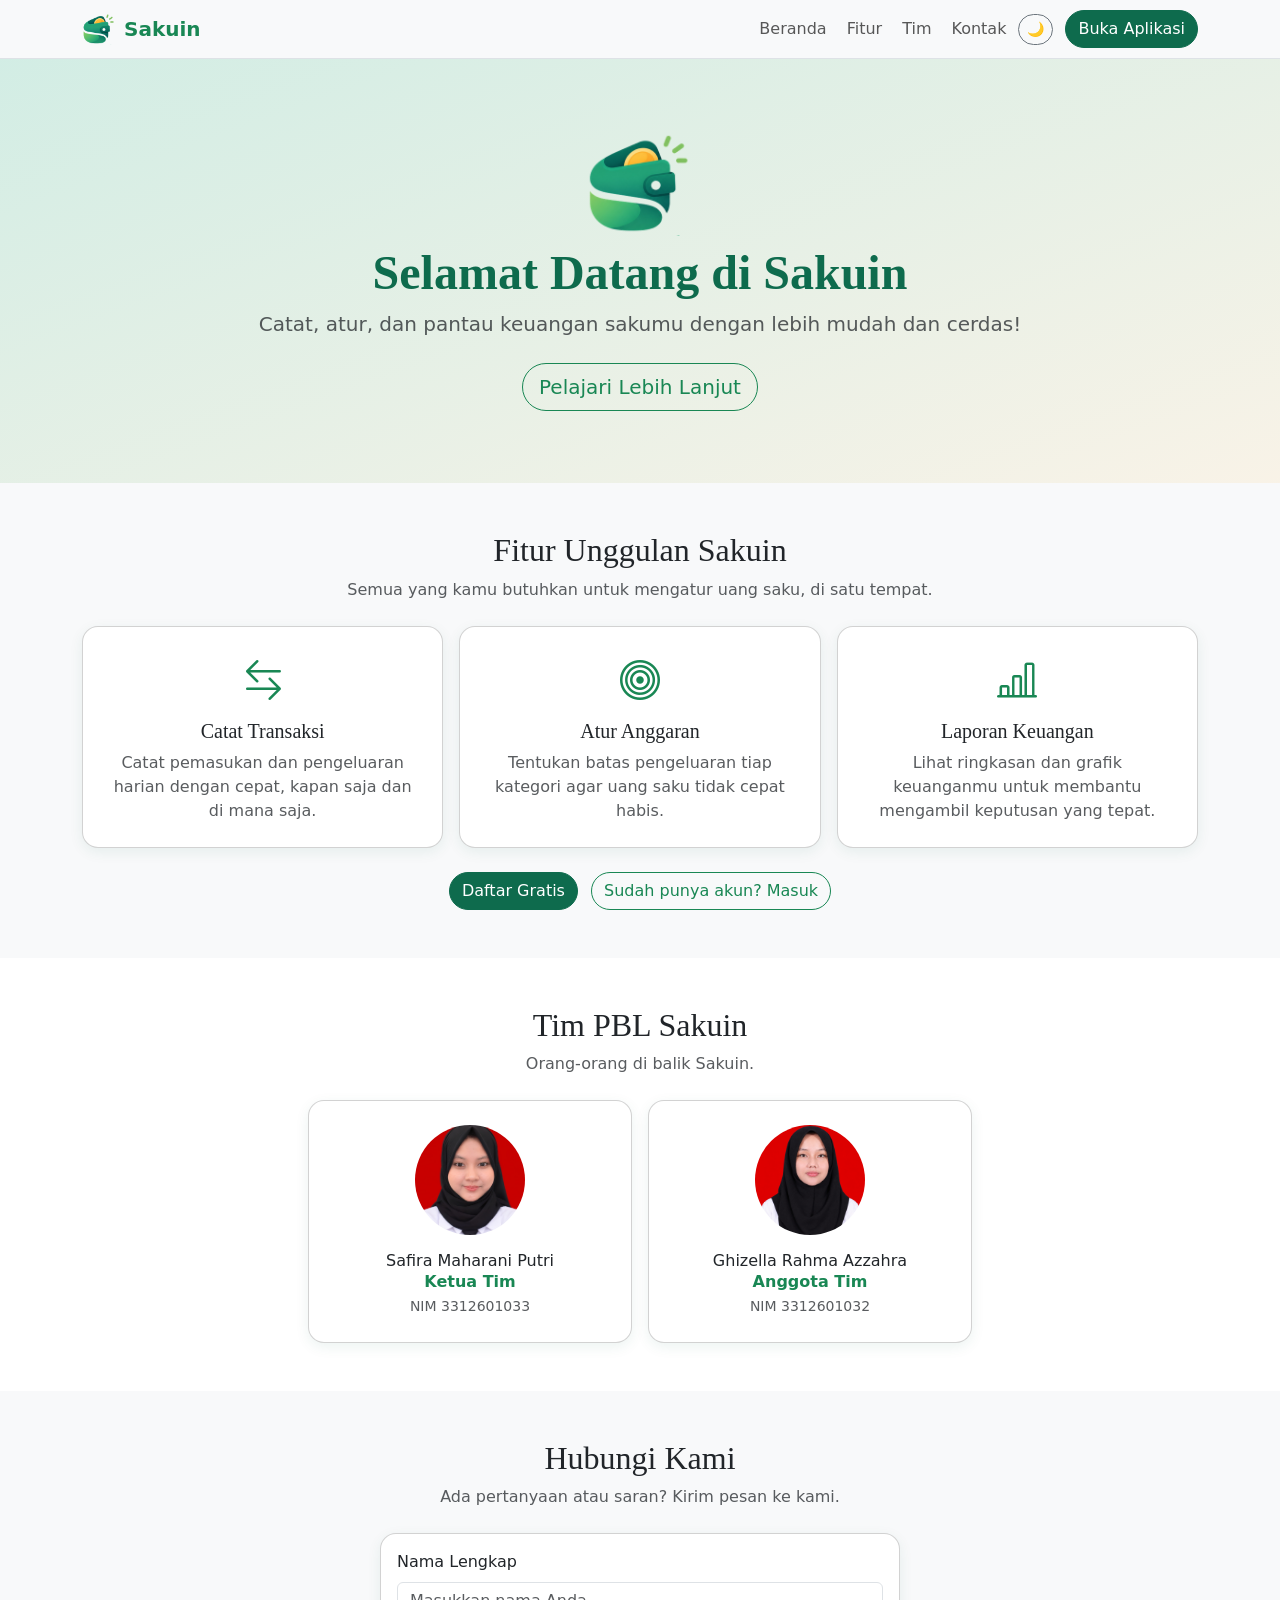
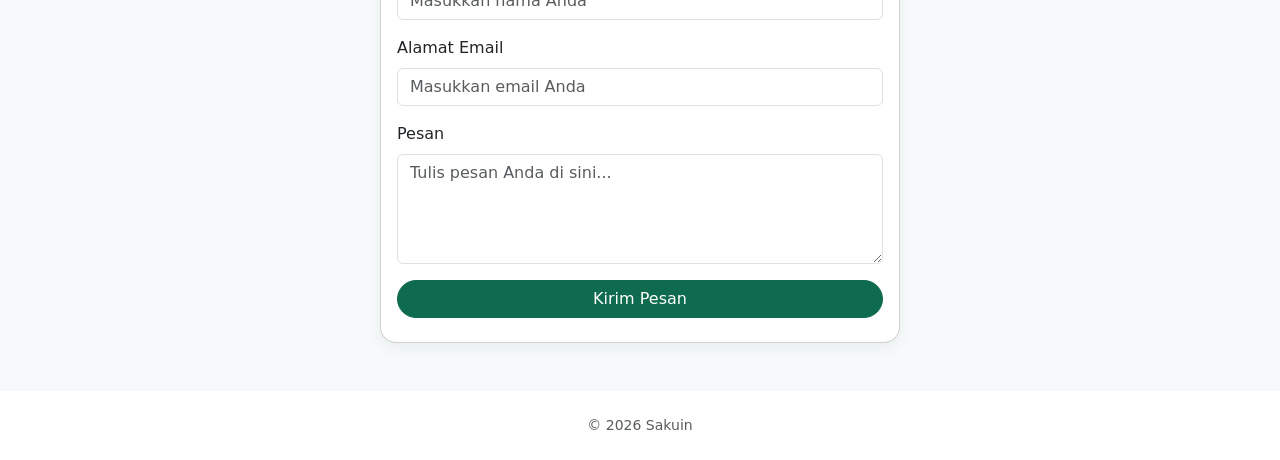
==== index.html @ 112f40cb "feat: landing page" ====
<!DOCTYPE html>
<html lang="id">
<head>
  <meta charset="utf-8">
  <meta name="viewport" content="width=device-width, initial-scale=1">
  <title>Sakuin – Kelola Uang Saku dengan Mudah</title>
  <link rel="icon" href="assets/img/logo.png">
  <link rel="stylesheet" href="assets/lib/bootstrap.min.css">
  <link rel="stylesheet" href="assets/lib/bootstrap-icons.min.css">
  <link rel="stylesheet" href="assets/css/style.css">
  <style>
    html { scroll-behavior: smooth; scroll-padding-top: 70px; }
  </style>
</head>

<body>

  <!-- NAVBAR -->
  <nav class="navbar navbar-expand-md bg-body-tertiary sticky-top border-bottom">
    <div class="container">
      <a class="navbar-brand d-flex align-items-center gap-2 text-success fw-bold" href="#beranda">
        <img src="assets/img/logo.png" width="34" alt="">Sakuin
      </a>

      <button class="navbar-toggler" type="button" data-bs-toggle="collapse" data-bs-target="#menu">
        <span class="navbar-toggler-icon"></span>
      </button>

      <div class="collapse navbar-collapse justify-content-end" id="menu">
        <ul class="navbar-nav align-items-md-center gap-md-1">
          <li class="nav-item"><a class="nav-link" href="#beranda">Beranda</a></li>
          <li class="nav-item"><a class="nav-link" href="#fitur">Fitur</a></li>
          <li class="nav-item"><a class="nav-link" href="#tim">Tim</a></li>
          <li class="nav-item"><a class="nav-link" href="#kontak">Kontak</a></li>
          <li class="nav-item">
            <button class="btn btn-outline-secondary btn-sm" id="tombol-tema" aria-label="Ganti tema"></button>
          </li>
          <li class="nav-item ms-md-2 mt-2 mt-md-0">
            <a class="btn btn-success" href="auth/login.html">Buka Aplikasi</a>
          </li>
        </ul>
      </div>
    </div>
  </nav>

  <main>

    <!-- HERO -->
    <section class="text-center py-5" id="beranda">
      <div class="container py-4">
        <img src="assets/img/logo.png" width="110" alt="Logo Sakuin">
        <h1 class="display-5 fw-bold text-success mt-2">Selamat Datang di Sakuin</h1>
        <p class="lead text-body-secondary">Catat, atur, dan pantau keuangan sakumu dengan lebih mudah dan cerdas!</p>
        <a class="btn btn-outline-success btn-lg mt-2" href="#fitur">Pelajari Lebih Lanjut</a>
      </div>
    </section>

    <!-- FITUR -->
    <section class="py-5 bg-body-tertiary" id="fitur">
      <div class="container">
        <h2 class="text-center">Fitur Unggulan Sakuin</h2>
        <p class="text-center text-body-secondary mb-4">Semua yang kamu butuhkan untuk mengatur uang saku, di satu tempat.</p>

        <div class="row g-3">
          <div class="col-md-4">
            <div class="card h-100 text-center"><div class="card-body p-4">
              <i class="bi bi-arrow-left-right fs-1 text-success"></i>
              <h5 class="mt-2">Catat Transaksi</h5>
              <p class="text-body-secondary mb-0">Catat pemasukan dan pengeluaran harian dengan cepat, kapan saja dan di mana saja.</p>
            </div></div>
          </div>
          <div class="col-md-4">
            <div class="card h-100 text-center"><div class="card-body p-4">
              <i class="bi bi-bullseye fs-1 text-success"></i>
              <h5 class="mt-2">Atur Anggaran</h5>
              <p class="text-body-secondary mb-0">Tentukan batas pengeluaran tiap kategori agar uang saku tidak cepat habis.</p>
            </div></div>
          </div>
          <div class="col-md-4">
            <div class="card h-100 text-center"><div class="card-body p-4">
              <i class="bi bi-bar-chart-line fs-1 text-success"></i>
              <h5 class="mt-2">Laporan Keuangan</h5>
              <p class="text-body-secondary mb-0">Lihat ringkasan dan grafik keuanganmu untuk membantu mengambil keputusan yang tepat.</p>
            </div></div>
          </div>
        </div>

        <div class="text-center mt-4">
          <a class="btn btn-success me-2" href="auth/register.html">Daftar Gratis</a>
          <a class="btn btn-outline-success" href="auth/login.html">Sudah punya akun? Masuk</a>
        </div>
      </div>
    </section>

    <!-- TIM -->
    <section class="py-5" id="tim">
      <div class="container">
        <h2 class="text-center">Tim PBL Sakuin</h2>
        <p class="text-center text-body-secondary mb-4">Orang-orang di balik Sakuin.</p>

        <div class="row g-3 justify-content-center mx-auto" style="max-width: 680px">
          <div class="col-md-6">
            <div class="card h-100 text-center"><div class="card-body p-4">
              <img src="assets/img/pasfira.jpeg" class="rounded-circle mb-3" width="110" height="110" style="object-fit: cover" alt="Safira Maharani Putri">
              <h6 class="mb-0">Safira Maharani Putri</h6>
              <div class="text-success fw-semibold">Ketua Tim</div>
              <small class="text-body-secondary">NIM 3312601033</small>
            </div></div>
          </div>
          <div class="col-md-6">
            <div class="card h-100 text-center"><div class="card-body p-4">
              <img src="assets/img/pasgizel.jpg" class="rounded-circle mb-3" width="110" height="110" style="object-fit: cover" alt="Ghizella Rahma Azzahra">
              <h6 class="mb-0">Ghizella Rahma Azzahra</h6>
              <div class="text-success fw-semibold">Anggota Tim</div>
              <small class="text-body-secondary">NIM 3312601032</small>
            </div></div>
          </div>
        </div>
      </div>
    </section>

    <!-- KONTAK -->
    <section class="py-5 bg-body-tertiary" id="kontak">
      <div class="container">
        <h2 class="text-center">Hubungi Kami</h2>
        <p class="text-center text-body-secondary mb-4">Ada pertanyaan atau saran? Kirim pesan ke kami.</p>

        <form class="card card-body mx-auto needs-validation" id="form-kontak" style="max-width: 520px" novalidate>
          <label class="form-label" for="nama">Nama Lengkap</label>
          <input class="form-control" id="nama" name="nama" required placeholder="Masukkan nama Anda">
          <div class="invalid-feedback">Nama wajib diisi.</div>

          <label class="form-label mt-3" for="email">Alamat Email</label>
          <input class="form-control" id="email" name="email" type="email" required placeholder="Masukkan email Anda">
          <div class="invalid-feedback">Masukkan alamat email yang valid.</div>

          <label class="form-label mt-3" for="pesan">Pesan</label>
          <textarea class="form-control" id="pesan" name="pesan" rows="4" required placeholder="Tulis pesan Anda di sini..."></textarea>
          <div class="invalid-feedback">Pesan wajib diisi.</div>

          <button class="btn btn-success mt-3" type="submit">Kirim Pesan</button>
          <div class="text-success text-center small mt-2" id="info-kirim"></div>
        </form>
      </div>
    </section>

  </main>

  <footer class="text-center text-body-secondary py-4 small">© 2026 Sakuin</footer>

  <script src="assets/lib/bootstrap.bundle.min.js"></script>
  <script src="assets/js/landing.js"></script>
</body>
</html>
---- assets/css/style.css ----
/* style.css
   Hampir semua tampilan memakai Bootstrap.
   File ini hanya berisi tambahan kecil milik Sakuin. */

/* Menu berwarna hijau (bawaan Bootstrap: biru) */
.nav-pills {
  --bs-nav-link-color: var(--bs-body-color);
  --bs-nav-link-hover-color: #198754;
  --bs-nav-pills-link-active-bg: #198754;
}

/* Kerangka halaman aplikasi: sidebar di kiri, konten di kanan */
.layout {
  display: flex;
  min-height: 100vh;
}

.sidebar {
  display: flex;
  flex-direction: column;
  width: 230px;
  flex-shrink: 0;
  background: var(--bs-tertiary-bg);
  border-right: 1px solid var(--bs-border-color);
}

.sidebar .nav {
  flex: 1;   /* menu mengisi tinggi sidebar, jadi Pengaturan bisa turun ke bawah */
}

.konten {
  flex: 1;
  min-width: 0; /* supaya tabel lebar tidak mendorong halaman */
}

/* Foto bulat (topbar dan halaman profil) */
.avatar {
  width: 38px;
  height: 38px;
  border-radius: 50%;
  object-fit: cover;
}

.avatar-besar {
  width: 110px;
  height: 110px;
}

/* Halaman login / daftar: kartu di tengah layar */
.auth-wrap {
  min-height: 100vh;
  display: flex;
  align-items: center;
  justify-content: center;
}

/* Layar kecil: sidebar pindah ke atas */
@media (max-width: 767px) {
  .layout { flex-direction: column; }
  .sidebar { width: 100%; }
  .sidebar .nav { flex-direction: row !important; flex-wrap: wrap; }
  .sidebar .mt-auto { margin-top: 0 !important; }
}


/* ===== Ciri khas Sakuin: hijau + emas (hanya pengaturan warna & sudut) ===== */

:root {
  --emas: #c9993a;
  --hijau-tua: #0e6b4d;
}

/* Judul memakai huruf serif */
h1, h2, h3, h4, h5 {
  font-family: Georgia, 'Times New Roman', serif;
}

/* Kartu: sudut lebih bulat + bayangan lembut */
.card {
  border-radius: 16px;
  box-shadow: 0 4px 14px rgba(14, 107, 77, .08);
}

/* Tombol bulat, tombol utama berwarna hijau tua */
.btn {
  border-radius: 999px;
}

.btn-success {
  --bs-btn-bg: var(--hijau-tua);
  --bs-btn-border-color: var(--hijau-tua);
  --bs-btn-hover-bg: #0a5039;
  --bs-btn-hover-border-color: #0a5039;
  --bs-btn-active-bg: #0a5039;
}

/* Sidebar: gradien hijau lembut, menu aktif beraksen emas */
.sidebar {
  background: linear-gradient(180deg, rgba(31, 165, 122, .14), rgba(201, 153, 58, .08));
}

.nav-pills {
  --bs-nav-pills-link-active-bg: var(--hijau-tua);
}

.nav-pills .nav-link {
  border-radius: 999px;
}

.nav-pills .nav-link.active {
  box-shadow: inset 4px 0 0 var(--emas);
}

/* Garis emas di bawah topbar dan kartu saldo */
.konten > header {
  border-bottom: 2px solid var(--emas) !important;
}

.card.border-success {
  border-color: var(--emas) !important;
  box-shadow: 0 4px 18px rgba(201, 153, 58, .25);
}

/* Landing page: hero bergradien hijau */
#beranda {
  background: linear-gradient(160deg, rgba(31, 165, 122, .2), rgba(201, 153, 58, .12));
}

#beranda h1, .auth-wrap h1 {
  color: var(--hijau-tua) !important;
}

[data-bs-theme="dark"] #beranda h1,
[data-bs-theme="dark"] .auth-wrap h1 {
  color: #f0cf7c !important;
}

/* Saklar (switch) berwarna hijau saat aktif */
.form-check-input:checked {
  background-color: var(--hijau-tua);
  border-color: var(--hijau-tua);
}
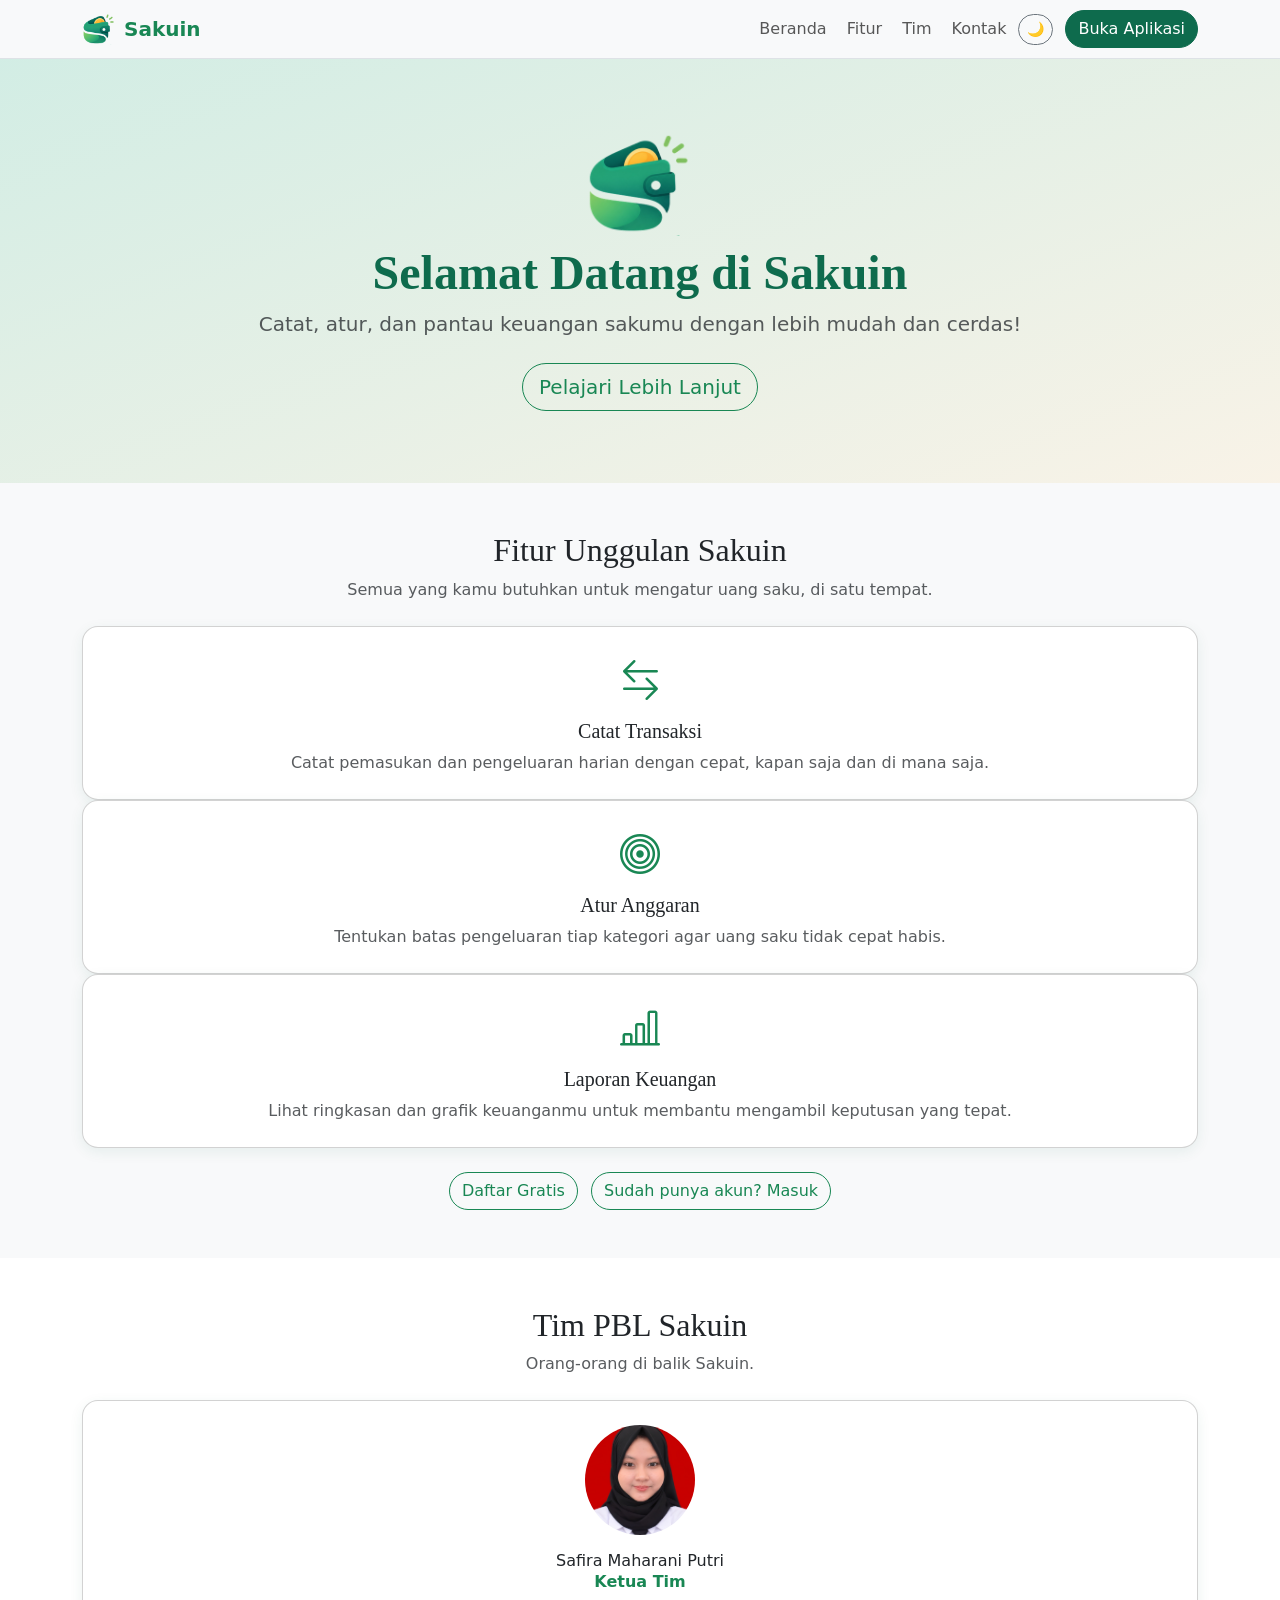
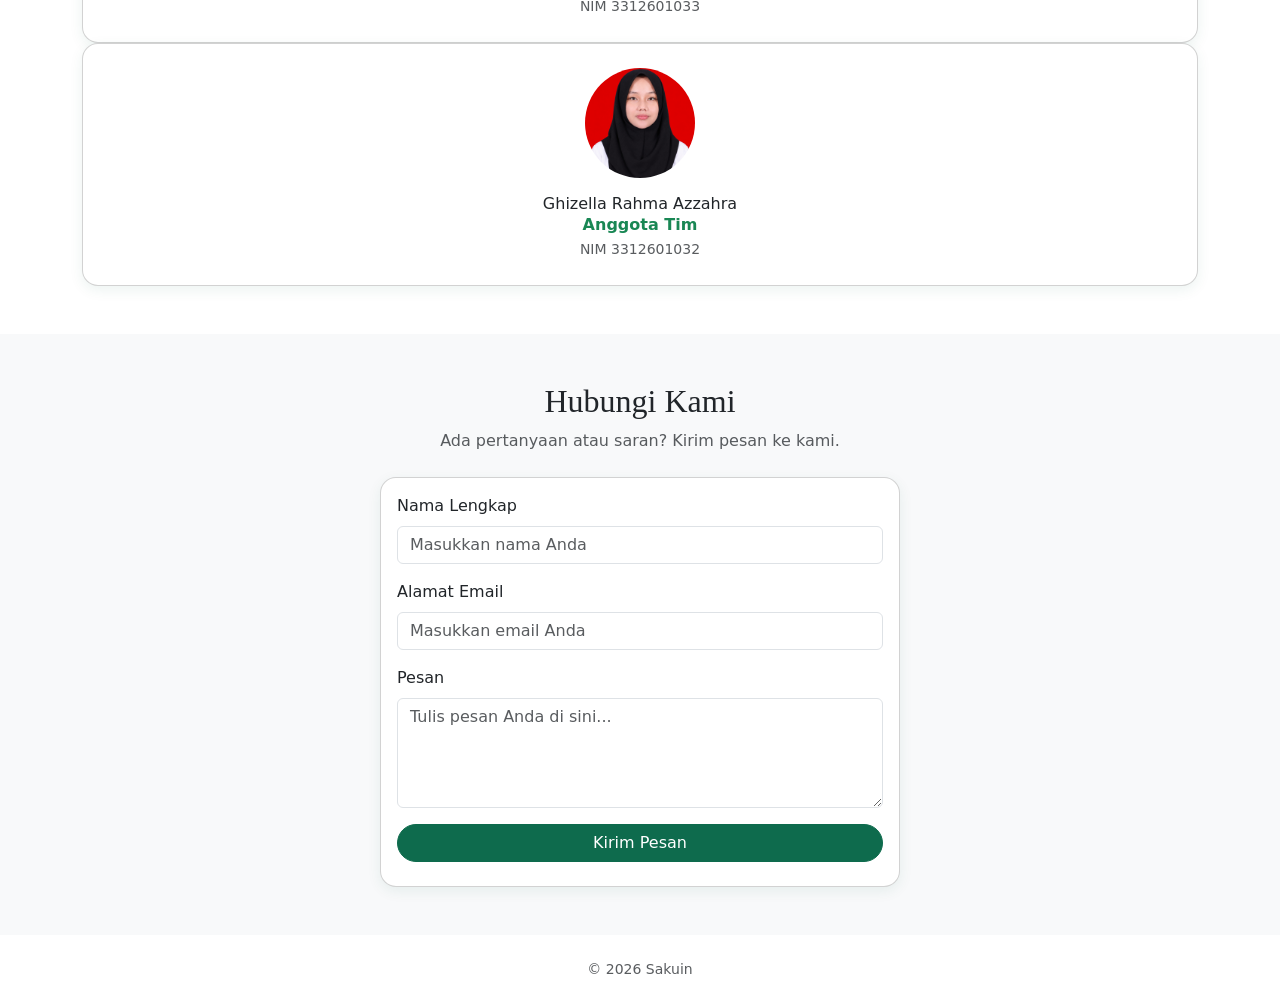
==== commit 2b3146c4: "style: samakan gaya tombol Daftar & Masuk di landing page" ====
--- a/index.html
+++ b/index.html
@@ -1,5 +1,6 @@
 <!DOCTYPE html>
 <html lang="id">
+
 <head>
   <meta charset="utf-8">
   <meta name="viewport" content="width=device-width, initial-scale=1">
@@ -9,7 +10,10 @@
   <link rel="stylesheet" href="assets/lib/bootstrap-icons.min.css">
   <link rel="stylesheet" href="assets/css/style.css">
   <style>
-    html { scroll-behavior: smooth; scroll-padding-top: 70px; }
+    html {
+      scroll-behavior: smooth;
+      scroll-padding-top: 70px;
+    }
   </style>
 </head>
 
@@ -59,34 +63,38 @@
     <section class="py-5 bg-body-tertiary" id="fitur">
       <div class="container">
         <h2 class="text-center">Fitur Unggulan Sakuin</h2>
-        <p class="text-center text-body-secondary mb-4">Semua yang kamu butuhkan untuk mengatur uang saku, di satu tempat.</p>
+        <p class="text-center text-body-secondary mb-4">Semua yang kamu butuhkan untuk mengatur uang saku, di satu
+          tempat.</p>
 
-        <div class="row g-3">
-          <div class="col-md-4">
-            <div class="card h-100 text-center"><div class="card-body p-4">
+        <div class="cards">
+          <div class="card text-center">
+            <div class="card-body p-4">
               <i class="bi bi-arrow-left-right fs-1 text-success"></i>
               <h5 class="mt-2">Catat Transaksi</h5>
-              <p class="text-body-secondary mb-0">Catat pemasukan dan pengeluaran harian dengan cepat, kapan saja dan di mana saja.</p>
-            </div></div>
+              <p class="text-body-secondary mb-0">Catat pemasukan dan pengeluaran harian dengan cepat, kapan saja dan di
+                mana saja.</p>
+            </div>
           </div>
-          <div class="col-md-4">
-            <div class="card h-100 text-center"><div class="card-body p-4">
+          <div class="card text-center">
+            <div class="card-body p-4">
               <i class="bi bi-bullseye fs-1 text-success"></i>
               <h5 class="mt-2">Atur Anggaran</h5>
-              <p class="text-body-secondary mb-0">Tentukan batas pengeluaran tiap kategori agar uang saku tidak cepat habis.</p>
-            </div></div>
+              <p class="text-body-secondary mb-0">Tentukan batas pengeluaran tiap kategori agar uang saku tidak cepat
+                habis.</p>
+            </div>
           </div>
-          <div class="col-md-4">
-            <div class="card h-100 text-center"><div class="card-body p-4">
+          <div class="card text-center">
+            <div class="card-body p-4">
               <i class="bi bi-bar-chart-line fs-1 text-success"></i>
               <h5 class="mt-2">Laporan Keuangan</h5>
-              <p class="text-body-secondary mb-0">Lihat ringkasan dan grafik keuanganmu untuk membantu mengambil keputusan yang tepat.</p>
-            </div></div>
+              <p class="text-body-secondary mb-0">Lihat ringkasan dan grafik keuanganmu untuk membantu mengambil
+                keputusan yang tepat.</p>
+            </div>
           </div>
         </div>
 
         <div class="text-center mt-4">
-          <a class="btn btn-success me-2" href="auth/register.html">Daftar Gratis</a>
+          <a class="btn btn-outline-success me-2" href="auth/register.html">Daftar Gratis</a>
           <a class="btn btn-outline-success" href="auth/login.html">Sudah punya akun? Masuk</a>
         </div>
       </div>
@@ -98,22 +106,25 @@
         <h2 class="text-center">Tim PBL Sakuin</h2>
         <p class="text-center text-body-secondary mb-4">Orang-orang di balik Sakuin.</p>
 
-        <div class="row g-3 justify-content-center mx-auto" style="max-width: 680px">
-          <div class="col-md-6">
-            <div class="card h-100 text-center"><div class="card-body p-4">
-              <img src="assets/img/pasfira.jpeg" class="rounded-circle mb-3" width="110" height="110" style="object-fit: cover" alt="Safira Maharani Putri">
+        <div class="tim">
+          <div class="card text-center">
+            <div class="card-body p-4">
+              <img src="assets/img/pasfira.jpeg" class="rounded-circle mb-3" width="110" height="110"
+                style="object-fit: cover" alt="Safira Maharani Putri">
               <h6 class="mb-0">Safira Maharani Putri</h6>
               <div class="text-success fw-semibold">Ketua Tim</div>
               <small class="text-body-secondary">NIM 3312601033</small>
-            </div></div>
+            </div>
           </div>
-          <div class="col-md-6">
-            <div class="card h-100 text-center"><div class="card-body p-4">
-              <img src="assets/img/pasgizel.jpg" class="rounded-circle mb-3" width="110" height="110" style="object-fit: cover" alt="Ghizella Rahma Azzahra">
+
+          <div class="card text-center">
+            <div class="card-body p-4">
+              <img src="assets/img/pasgizel.jpg" class="rounded-circle mb-3" width="110" height="110"
+                style="object-fit: cover" alt="Ghizella Rahma Azzahra">
               <h6 class="mb-0">Ghizella Rahma Azzahra</h6>
               <div class="text-success fw-semibold">Anggota Tim</div>
               <small class="text-body-secondary">NIM 3312601032</small>
-            </div></div>
+            </div>
           </div>
         </div>
       </div>
@@ -135,7 +146,8 @@
           <div class="invalid-feedback">Masukkan alamat email yang valid.</div>
 
           <label class="form-label mt-3" for="pesan">Pesan</label>
-          <textarea class="form-control" id="pesan" name="pesan" rows="4" required placeholder="Tulis pesan Anda di sini..."></textarea>
+          <textarea class="form-control" id="pesan" name="pesan" rows="4" required
+            placeholder="Tulis pesan Anda di sini..."></textarea>
           <div class="invalid-feedback">Pesan wajib diisi.</div>
 
           <button class="btn btn-success mt-3" type="submit">Kirim Pesan</button>
@@ -151,4 +163,5 @@
   <script src="assets/lib/bootstrap.bundle.min.js"></script>
   <script src="assets/js/landing.js"></script>
 </body>
-</html>
+
+</html>
